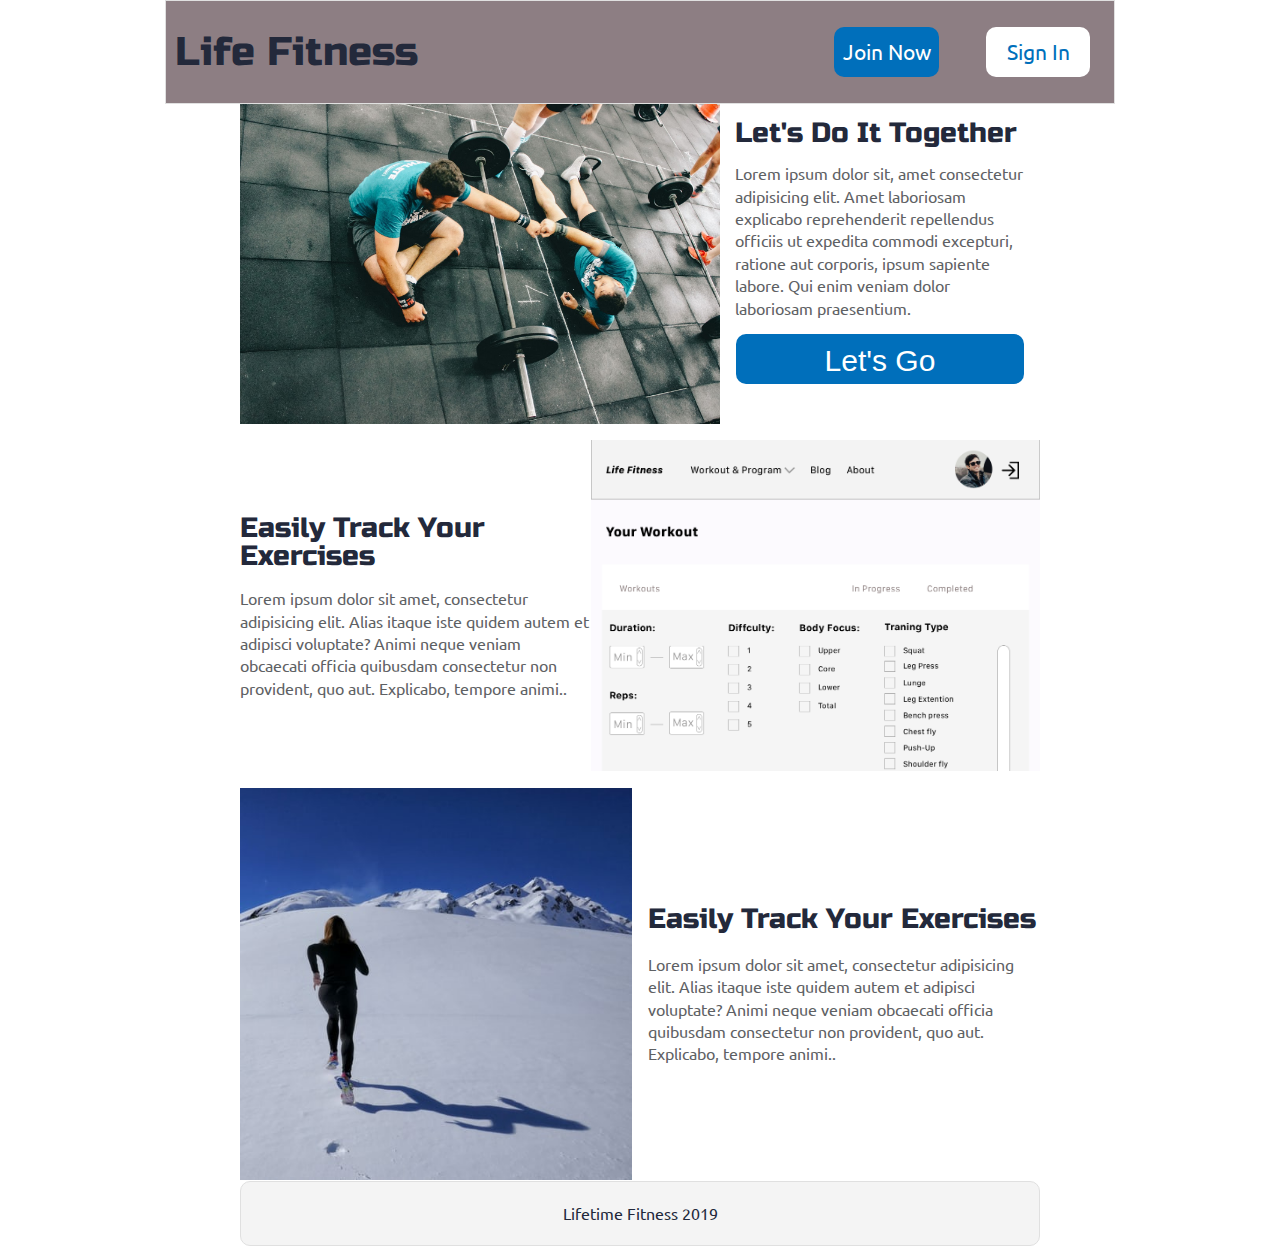
==== index.html @ e849f929 "First commit" ====
<!doctype html>

<html lang="en">
<head>
  <meta charset="utf-8">
  <meta name="viewport" content="width=device-width, initial-scale=1.0">
  <title>Lifetime Fitness</title>

  <link href="https://fonts.googleapis.com/css?family=Russo+One|Ubuntu" rel="stylesheet">
  <link href="css/index.css" rel="stylesheet">

  <!--[if lt IE 9]>
    <script src="https://cdnjs.cloudflare.com/ajax/libs/html5shiv/3.7.3/html5shiv.js"></script>
  <![endif]-->
</head>

<body>

 <section class="nav">
  <h1>Life Fitness</h1>
  <nav>
    <a class = "join-now">Join Now</a>
    <a class = "sign-in">Sign In</a>
  </nav>
</section>
  <div class="container home">

    <header class="intro">
      <img src="img/intro.jpg" alt="Guys fistbumping in gym"/>
      <div class = "intro-text">
        <h2>Let's Do It Together</h2>
        <p>Lorem ipsum dolor sit, amet consectetur adipisicing elit. Amet laboriosam explicabo reprehenderit repellendus officiis ut expedita commodi excepturi, ratione aut corporis, ipsum sapiente labore. Qui enim veniam dolor laboriosam praesentium.</p>
        <button>Let's Go</button>
     </div>
    </header>
   
    <section class="feature1">
     <div class = "f1-text">
        <h3>Easily Track Your Exercises</h3>
      
        <p>Lorem ipsum dolor sit amet, consectetur adipisicing elit. Alias itaque iste quidem autem et adipisci voluptate? Animi neque veniam obcaecati officia quibusdam consectetur non provident, quo aut. Explicabo, tempore animi..</p>
      </div>
      <div class="f1-img">
        <img src="img/f1-img.PNG" alt="App screenshot">
     </div>
  
    </section>
    <section class="feature2">
      <div class = "f2-text">
         <h3>Easily Track Your Exercises</h3>
       
         <p>Lorem ipsum dolor sit amet, consectetur adipisicing elit. Alias itaque iste quidem autem et adipisci voluptate? Animi neque veniam obcaecati officia quibusdam consectetur non provident, quo aut. Explicabo, tempore animi..</p>
       </div>
       <div class="f2-img">
         <img src="img/f2-img.jpg" alt="Woman running">
      </div>
   
     </section>


    <footer>
      <p>Lifetime Fitness 2019</p>
    </footer>

  </div>
</body>
</html>
---- css/index.css ----
/* http://meyerweb.com/eric/tools/css/reset/ 
   v2.0 | 20110126
   License: none (public domain)
*/
html,
body,
div,
span,
applet,
object,
iframe,
h1,
h2,
h3,
h4,
h5,
h6,
p,
blockquote,
pre,
a,
abbr,
acronym,
address,
big,
cite,
code,
del,
dfn,
em,
img,
ins,
kbd,
q,
s,
samp,
small,
strike,
strong,
sub,
sup,
tt,
var,
b,
u,
i,
center,
dl,
dt,
dd,
ol,
ul,
li,
fieldset,
form,
label,
legend,
table,
caption,
tbody,
tfoot,
thead,
tr,
th,
td,
article,
aside,
canvas,
details,
embed,
figure,
figcaption,
footer,
header,
hgroup,
menu,
nav,
output,
ruby,
section,
summary,
time,
mark,
audio,
video {
  margin: 0;
  padding: 0;
  border: 0;
  font-size: 100%;
  font: inherit;
  vertical-align: baseline;
}
/* HTML5 display-role reset for older browsers */
article,
aside,
details,
figcaption,
figure,
footer,
header,
hgroup,
menu,
nav,
section {
  display: block;
}
body {
  line-height: 1;
}
ol,
ul {
  list-style: none;
}
blockquote,
q {
  quotes: none;
}
blockquote:before,
blockquote:after,
q:before,
q:after {
  content: '';
  content: none;
}
table {
  border-collapse: collapse;
  border-spacing: 0;
}
* {
  box-sizing: border-box;
}
html {
  font-size: 62.5%;
}
html,
body {
  font-family: 'Ubuntu', sans-serif;
  color: #5E6164;
}
h1,
h2,
h3,
h4,
h5 {
  font-family: 'Russo One', sans-serif;
  color: #23293B;
}
h2 {
  font-size: 3.2rem;
}
h3 {
  font-size: 2.8rem;
}
p {
  font-size: 1.6rem;
  line-height: 1.4;
}
.container {
  max-width: 800px;
  width: 100%;
  margin: 0 auto;
}
@media (max-width: 500px) {
  .container {
    max-width: 400px;
    width: 100%;
    margin: 0 auto;
  }
}
.nav {
  max-width: 950px;
  width: 100%;
  margin: 0 auto;
  background: #8D7E83;
  display: flex;
  justify-content: center;
  align-items: center;
  border: 1px solid #e0e0e0;
  padding: 1.3% 0;
}
@media (max-width: 500px) {
  .nav {
    max-width: 450px;
    width: 100%;
    margin: 0 auto;
  }
}
.nav h1 {
  width: 50%;
  font-size: 4rem;
  margin: 0;
  padding: 0 1%;
}
.nav nav {
  width: 50%;
  font-size: 1.8rem;
  height: 100%;
  margin: 1% 0;
  display: flex;
  justify-content: flex-end;
}
@media (max-width: 500px) {
  .nav nav {
    margin-bottom: 3%;
  }
}
.nav nav .join-now {
  background: #006FBB;
  color: white;
}
.nav nav .sign-in {
  background: white;
  color: #006FBB;
}
.nav nav a {
  padding: 0 1%;
  padding-top: 3%;
  margin: 0 5%;
  width: 22%;
  height: 50px;
  border-radius: 10px;
  font-size: 2.1rem;
  text-align: center;
}
.nav nav a:hover {
  animation: blurIn 0.5s;
}
@keyframes blurIn {
  from {
    filter: opacity(0%);
  }
  to {
    filter: opacity(100%);
  }
}
footer {
  color: #22283B;
  background: #f4f4f4;
  padding: 20px 0;
  border: 1px double #e0e0e0;
  border-radius: 10px;
  display: flex;
  justify-content: center;
  align-items: center;
}
.home .intro {
  display: flex;
}
.home .intro h2 {
  padding: 15px;
  margin: 0;
  font-size: 2.8rem;
}
.home .intro p {
  padding: 0 15px 15px 15px;
}
.home .intro button {
  text-decoration: none;
  border: none;
  background: #006FBB;
  color: white;
  padding-bottom: 12%;
  padding-top: 3%;
  margin: 0 5%;
  width: 90%;
  height: 50px;
  border-radius: 10px;
  font-size: 3rem;
  text-align: center;
}
.home .intro img {
  max-width: 60%;
}
.home .intro img:hover {
  animation: moveY 1s;
}
@keyframes moveY {
  to {
    transform: translateY(10px);
  }
}
@media (max-width: 500px) {
  .home .intro img {
    max-width: 500px;
    width: 100%;
    margin: 0 auto;
    border-radius: 10px;
  }
}
.home .feature1 {
  width: 100%;
  margin-top: 2%;
  display: flex;
}
.home .feature1 .f1-text {
  width: 100%;
  display: flex;
  flex-direction: column;
  justify-content: center;
}
.home .feature1 .f1-text h3 {
  padding-bottom: 5%;
}
.home .feature1 .f1-img img {
  max-width: 100%;
}
.home .feature2 {
  width: 100%;
  margin-top: 2%;
  display: flex;
  flex-direction: row-reverse;
}
.home .feature2 .f2-text {
  width: 100%;
  margin-left: 2%;
  display: flex;
  flex-direction: column;
  justify-content: center;
}
.home .feature2 .f2-text h3 {
  padding-bottom: 5%;
}
.home .feature2 .f2-img {
  width: 100%;
}
.home .feature2 .f2-img img {
  max-width: 100%;
}
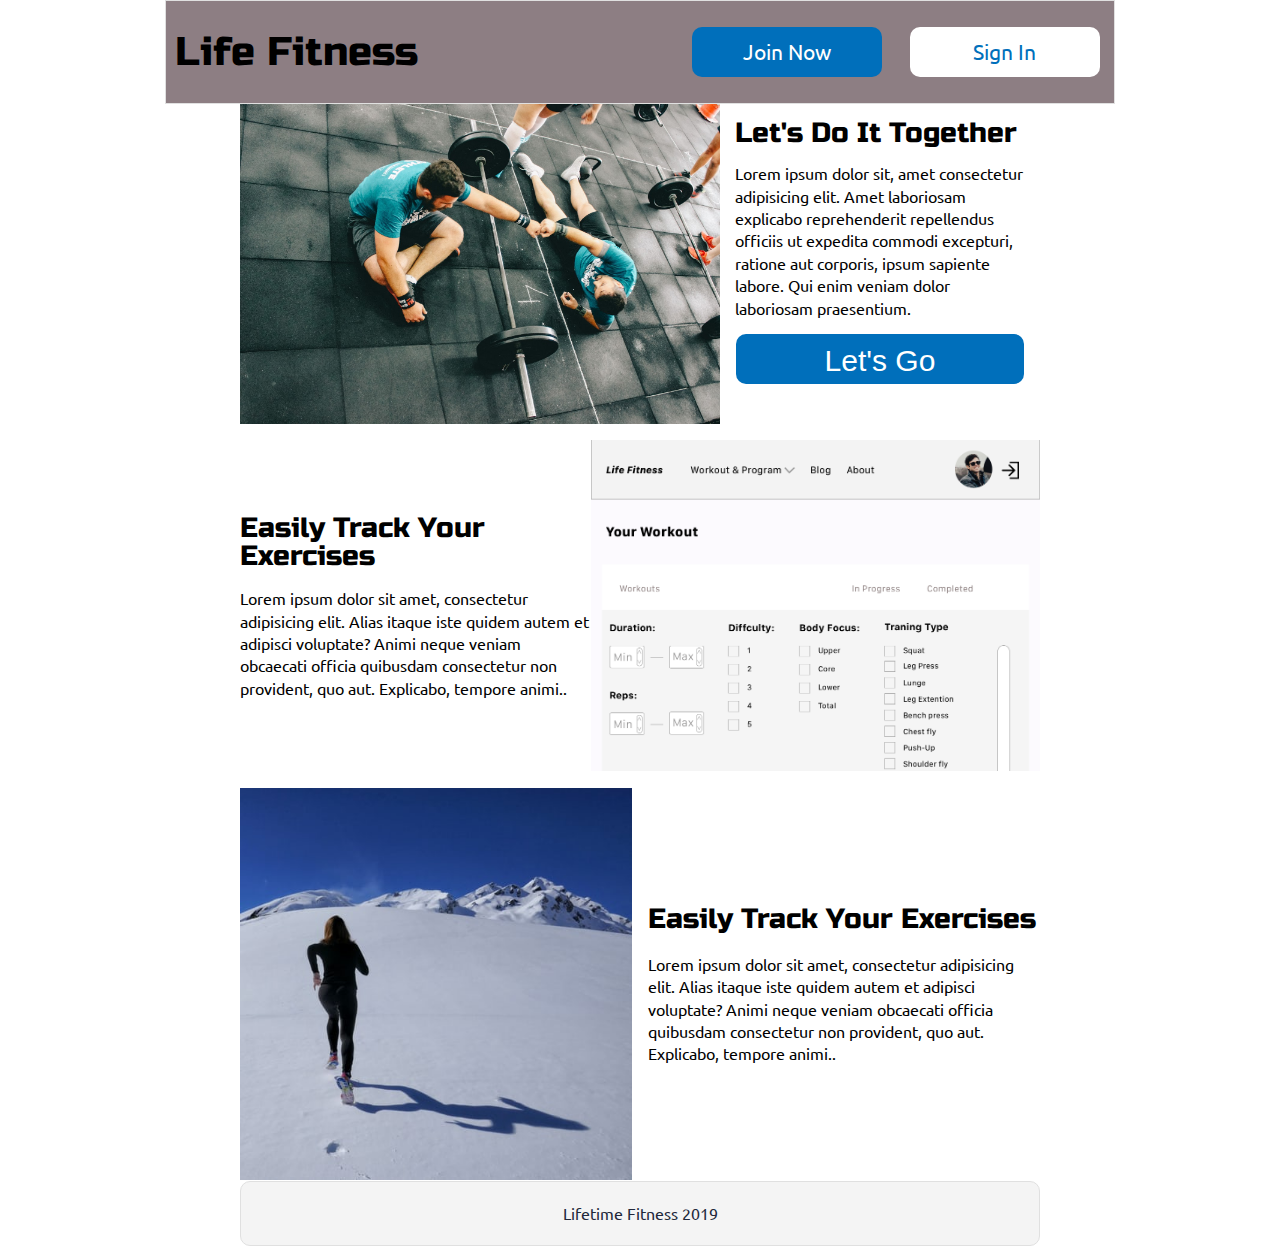
==== commit ed94713a: "Second Commit" ====
--- a/index.html
+++ b/index.html
@@ -17,6 +17,7 @@
 <body>
 
  <section class="nav">
+   
   <h1>Life Fitness</h1>
   <nav>
     <a class = "join-now">Join Now</a>
--- a/css/index.css
+++ b/css/index.css
@@ -135,7 +135,6 @@
 html,
 body {
   font-family: 'Ubuntu', sans-serif;
-  color: #5E6164;
 }
 h1,
 h2,
@@ -143,7 +142,6 @@
 h4,
 h5 {
   font-family: 'Russo One', sans-serif;
-  color: #23293B;
 }
 h2 {
   font-size: 3.2rem;
@@ -213,10 +211,9 @@
   color: #006FBB;
 }
 .nav nav a {
-  padding: 0 1%;
   padding-top: 3%;
-  margin: 0 5%;
-  width: 22%;
+  margin: 0 3%;
+  width: 40%;
   height: 50px;
   border-radius: 10px;
   font-size: 2.1rem;
@@ -245,6 +242,11 @@
 }
 .home .intro {
   display: flex;
+}
+@media (max-width: 500px) {
+  .home .intro {
+    flex-direction: column;
+  }
 }
 .home .intro h2 {
   padding: 15px;
@@ -271,6 +273,11 @@
 .home .intro img {
   max-width: 60%;
 }
+@media (max-width: 500px) {
+  .home .intro img {
+    max-width: 100%;
+  }
+}
 .home .intro img:hover {
   animation: moveY 1s;
 }
@@ -279,14 +286,6 @@
     transform: translateY(10px);
   }
 }
-@media (max-width: 500px) {
-  .home .intro img {
-    max-width: 500px;
-    width: 100%;
-    margin: 0 auto;
-    border-radius: 10px;
-  }
-}
 .home .feature1 {
   width: 100%;
   margin-top: 2%;
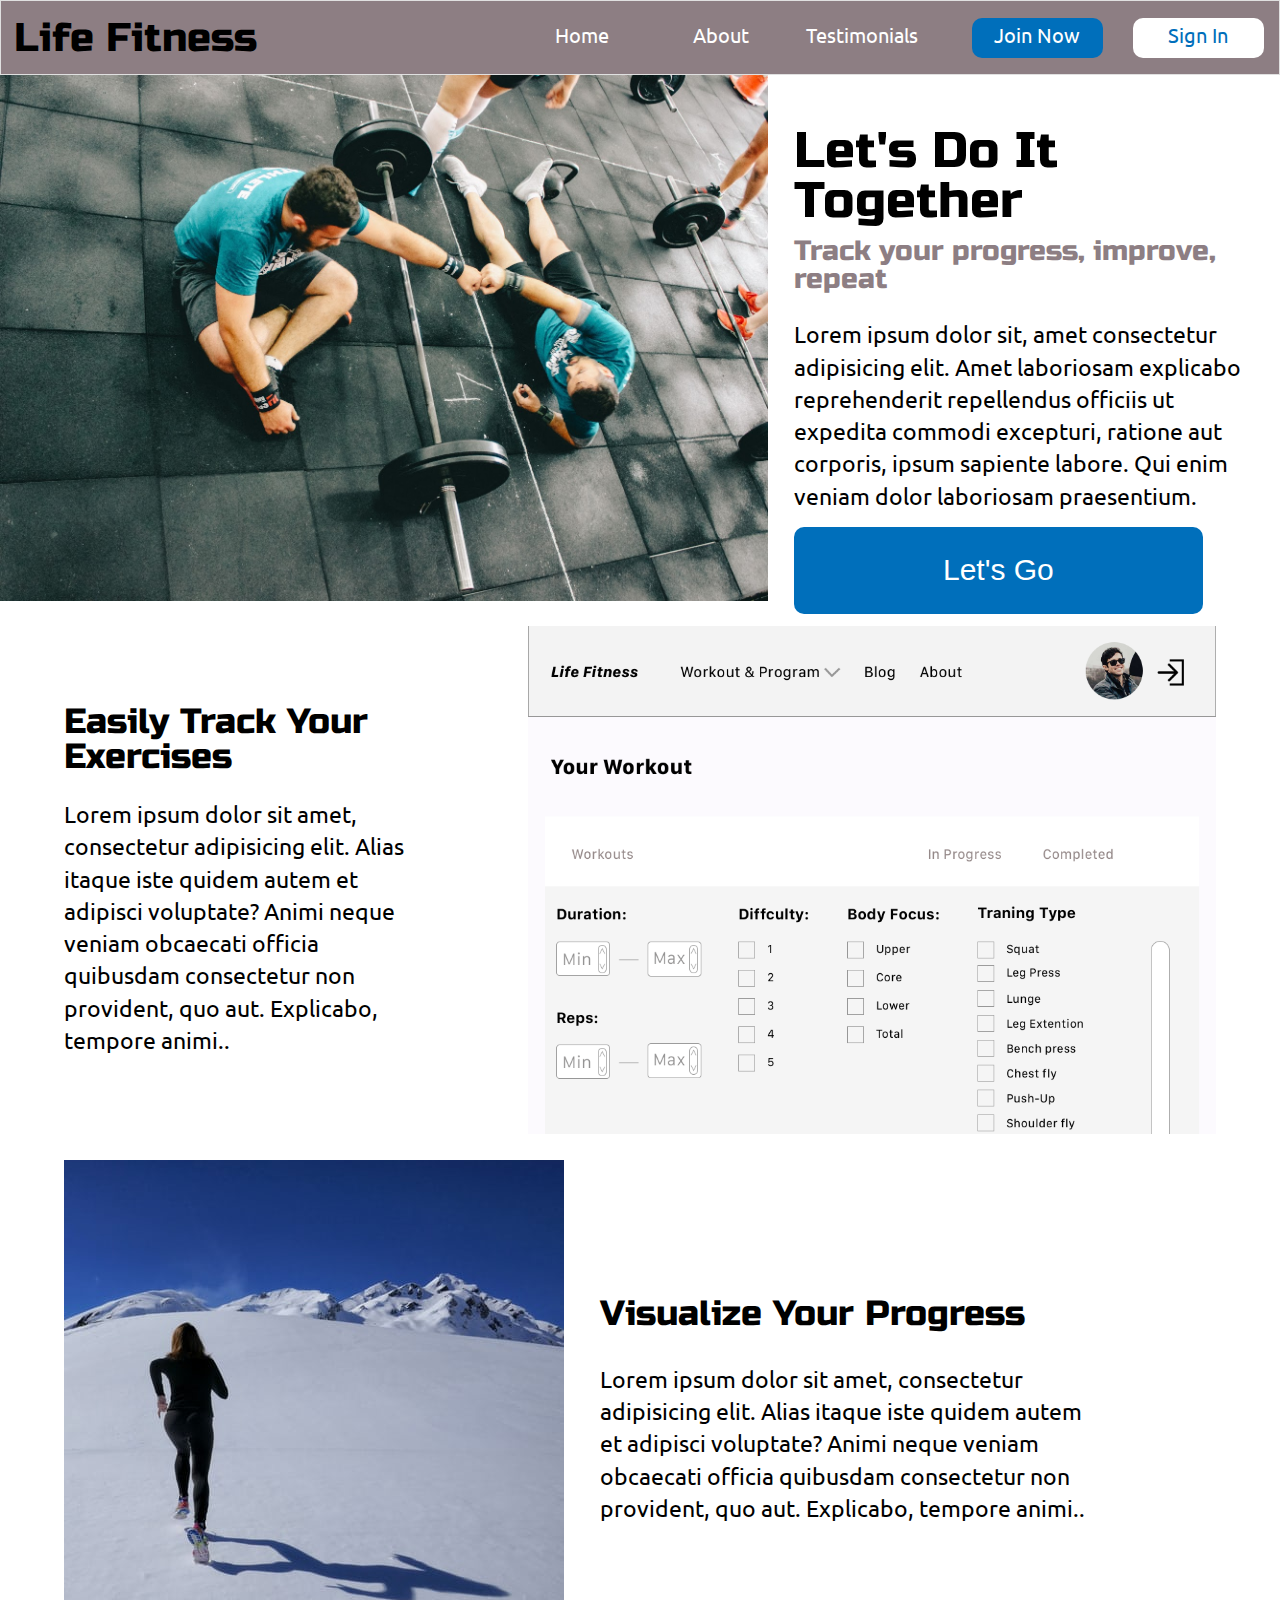
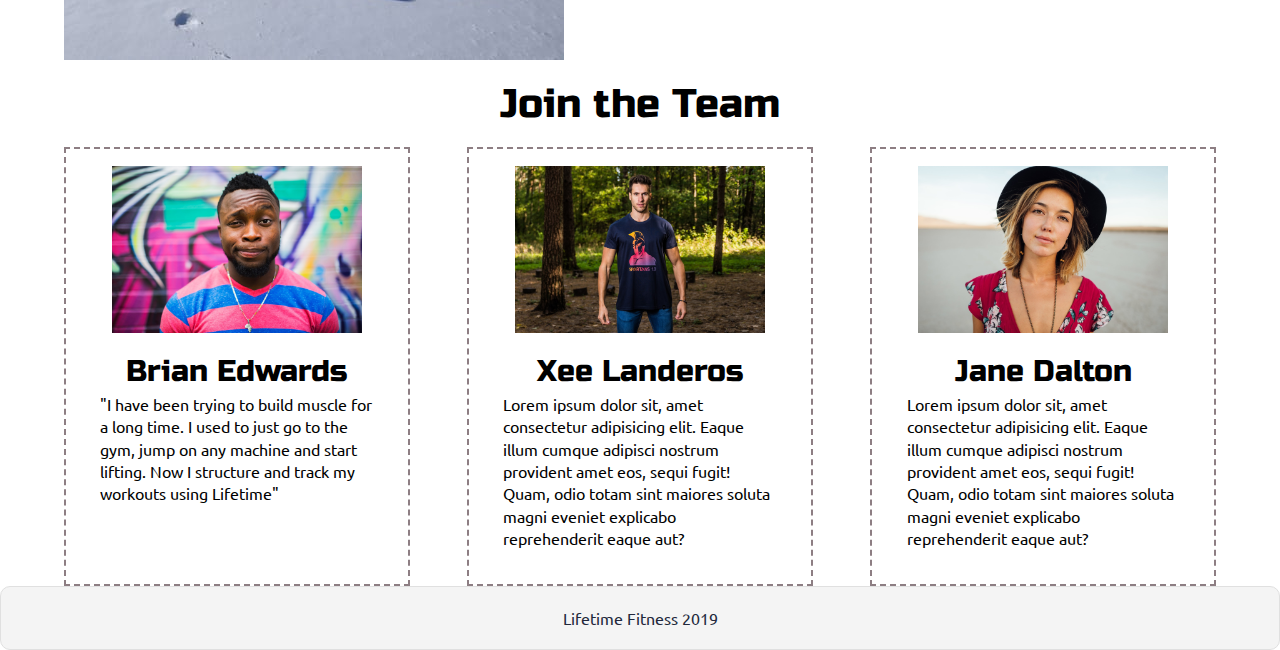
==== commit 03cfb134: "MVP almost finished" ====
--- a/index.html
+++ b/index.html
@@ -1,68 +1,114 @@
-<!doctype html>
+<!DOCTYPE html>
 
 <html lang="en">
-<head>
-  <meta charset="utf-8">
-  <meta name="viewport" content="width=device-width, initial-scale=1.0">
-  <title>Lifetime Fitness</title>
+  <head>
+    <meta charset="utf-8" />
+    <meta name="viewport" content="width=device-width, initial-scale=1.0" />
+    <title>Lifetime Fitness</title>
 
-  <link href="https://fonts.googleapis.com/css?family=Russo+One|Ubuntu" rel="stylesheet">
-  <link href="css/index.css" rel="stylesheet">
+    <link
+      href="https://fonts.googleapis.com/css?family=Russo+One|Ubuntu"
+      rel="stylesheet"
+    />
+    <link href="css/index.css" rel="stylesheet" />
 
-  <!--[if lt IE 9]>
-    <script src="https://cdnjs.cloudflare.com/ajax/libs/html5shiv/3.7.3/html5shiv.js"></script>
-  <![endif]-->
-</head>
+    <!--[if lt IE 9]>
+      <script src="https://cdnjs.cloudflare.com/ajax/libs/html5shiv/3.7.3/html5shiv.js"></script>
+    <![endif]-->
+  </head>
 
-<body>
+  <body>
+    <section class="nav">
+      <h1>Life Fitness</h1>
+      <nav>
+        <a href="index.html" class="nav-home">Home</a>
+        <a href="about.html" class="nav-about">About</a>
+        <a class="nav-test">Testimonials</a>
+        <a class="join-now">Join Now</a>
+        <a class="sign-in">Sign In</a>
+      </nav>
+    </section>
+    <div class="container home">
+      <header class="intro">
+        <img src="img/intro.jpg" alt="Guys fistbumping in gym" />
+        <div class="intro-text">
+          <h2>Let's Do It Together</h2>
+          <h3>Track your progress, improve, repeat</h3>
+          <p>
+            Lorem ipsum dolor sit, amet consectetur adipisicing elit. Amet
+            laboriosam explicabo reprehenderit repellendus officiis ut expedita
+            commodi excepturi, ratione aut corporis, ipsum sapiente labore. Qui
+            enim veniam dolor laboriosam praesentium.
+          </p>
+          <button>Let's Go</button>
+        </div>
+      </header>
 
- <section class="nav">
-   
-  <h1>Life Fitness</h1>
-  <nav>
-    <a class = "join-now">Join Now</a>
-    <a class = "sign-in">Sign In</a>
-  </nav>
-</section>
-  <div class="container home">
+      <section class="feature1">
+        <div class="f1-text">
+          <h3>Easily Track Your Exercises</h3>
 
-    <header class="intro">
-      <img src="img/intro.jpg" alt="Guys fistbumping in gym"/>
-      <div class = "intro-text">
-        <h2>Let's Do It Together</h2>
-        <p>Lorem ipsum dolor sit, amet consectetur adipisicing elit. Amet laboriosam explicabo reprehenderit repellendus officiis ut expedita commodi excepturi, ratione aut corporis, ipsum sapiente labore. Qui enim veniam dolor laboriosam praesentium.</p>
-        <button>Let's Go</button>
-     </div>
-    </header>
-   
-    <section class="feature1">
-     <div class = "f1-text">
-        <h3>Easily Track Your Exercises</h3>
-      
-        <p>Lorem ipsum dolor sit amet, consectetur adipisicing elit. Alias itaque iste quidem autem et adipisci voluptate? Animi neque veniam obcaecati officia quibusdam consectetur non provident, quo aut. Explicabo, tempore animi..</p>
-      </div>
-      <div class="f1-img">
-        <img src="img/f1-img.PNG" alt="App screenshot">
-     </div>
-  
-    </section>
-    <section class="feature2">
-      <div class = "f2-text">
-         <h3>Easily Track Your Exercises</h3>
+          <p>
+            Lorem ipsum dolor sit amet, consectetur adipisicing elit. Alias
+            itaque iste quidem autem et adipisci voluptate? Animi neque veniam
+            obcaecati officia quibusdam consectetur non provident, quo aut.
+            Explicabo, tempore animi..
+          </p>
+        </div>
+        <div class="f1-img">
+          <img src="img/f1-img.PNG" alt="App screenshot" />
+        </div>
+      </section>
+      <section class="feature2">
+        <div class="f2-text">
+          <h3>Visualize Your Progress</h3>
+
+          <p>
+            Lorem ipsum dolor sit amet, consectetur adipisicing elit. Alias
+            itaque iste quidem autem et adipisci voluptate? Animi neque veniam
+            obcaecati officia quibusdam consectetur non provident, quo aut.
+            Explicabo, tempore animi..
+          </p>
+        </div>
+        <div class="f2-img">
+          <img src="img/f2-img.jpg" alt="Woman running" />
+        </div>
+      </section>
        
-         <p>Lorem ipsum dolor sit amet, consectetur adipisicing elit. Alias itaque iste quidem autem et adipisci voluptate? Animi neque veniam obcaecati officia quibusdam consectetur non provident, quo aut. Explicabo, tempore animi..</p>
-       </div>
-       <div class="f2-img">
-         <img src="img/f2-img.jpg" alt="Woman running">
-      </div>
-   
-     </section>
+      <section class="join">
+        <h1>Join the Team</h1>
+        <div class="join1">
+          <img src="img/join1-img.jpg" alt="App screenshot" />
+          <h1>Brian Edwards</h1>
+          <p>
+            "I have been trying to build muscle for a long time. I used to just go to the gym, jump on any machine and start lifting. Now I structure and track my workouts using Lifetime"
+          </p>
+        </div>
+        <div class="join2">
+          <img src="img/join2-img.jpg" alt="App screenshot" />
+          <h1>Xee Landeros</h1>
+          <p>
+            Lorem ipsum dolor sit, amet consectetur adipisicing elit. Eaque
+            illum cumque adipisci nostrum provident amet eos, sequi fugit! Quam,
+            odio totam sint maiores soluta magni eveniet explicabo reprehenderit
+            eaque aut?
+          </p>
+        </div>
+        <div class="join3">
+          <img src="img/join3-img.jpg" alt="App screenshot" />
+          <h1>Jane Dalton</h1>
+          <p>
+            Lorem ipsum dolor sit, amet consectetur adipisicing elit. Eaque
+            illum cumque adipisci nostrum provident amet eos, sequi fugit! Quam,
+            odio totam sint maiores soluta magni eveniet explicabo reprehenderit
+            eaque aut?
+          </p>
+        </div>
+      </section>
 
-
-    <footer>
-      <p>Lifetime Fitness 2019</p>
-    </footer>
-
-  </div>
-</body>
-</html>+      <footer>
+        <p>Lifetime Fitness 2019</p>
+      </footer>
+    </div>
+  </body>
+</html>
--- a/css/index.css
+++ b/css/index.css
@@ -154,7 +154,7 @@
   line-height: 1.4;
 }
 .container {
-  max-width: 800px;
+  max-width: 100%;
   width: 100%;
   margin: 0 auto;
 }
@@ -166,69 +166,106 @@
   }
 }
 .nav {
-  max-width: 950px;
+  max-width: 100%;
   width: 100%;
   margin: 0 auto;
   background: #8D7E83;
   display: flex;
-  justify-content: center;
+  justify-content: space-between;
   align-items: center;
   border: 1px solid #e0e0e0;
   padding: 1.3% 0;
 }
 @media (max-width: 500px) {
   .nav {
-    max-width: 450px;
     width: 100%;
     margin: 0 auto;
+    flex-direction: column;
+    align-content: center;
+    padding-top: 3%;
   }
 }
 .nav h1 {
-  width: 50%;
+  width: 35%;
   font-size: 4rem;
   margin: 0;
   padding: 0 1%;
 }
+@media (max-width: 500px) {
+  .nav h1 {
+    width: 55%;
+  }
+}
 .nav nav {
-  width: 50%;
+  width: 60%;
   font-size: 1.8rem;
   height: 100%;
-  margin: 1% 0;
   display: flex;
   justify-content: flex-end;
 }
 @media (max-width: 500px) {
   .nav nav {
     margin-bottom: 3%;
+    padding: 0;
+    margin: 0;
+    width: 100%;
   }
 }
 .nav nav .join-now {
   background: #006FBB;
   color: white;
+  width: 30%;
+  margin-left: 5%;
+}
+.nav nav .join-now:hover {
+  background: white;
+  color: #006FBB;
+}
+@media (max-width: 500px) {
+  .nav nav .join-now {
+    width: 20%;
+    height: 25px;
+    margin-left: 12%;
+  }
 }
 .nav nav .sign-in {
   background: white;
   color: #006FBB;
+  width: 30%;
+}
+.nav nav .sign-in:hover {
+  background: #006FBB;
+  color: white;
+}
+@media (max-width: 500px) {
+  .nav nav .sign-in {
+    width: 20%;
+    height: 25px;
+  }
 }
 .nav nav a {
-  padding-top: 3%;
-  margin: 0 3%;
-  width: 40%;
-  height: 50px;
+  margin: 0 2%;
+  width: 25%;
+  height: 40px;
   border-radius: 10px;
-  font-size: 2.1rem;
+  font-size: 2rem;
   text-align: center;
+  padding-top: 1%;
+  text-decoration: none;
+}
+@media (max-width: 500px) {
+  .nav nav a {
+    width: 10%;
+    font-size: 1.2rem;
+  }
 }
 .nav nav a:hover {
-  animation: blurIn 0.5s;
-}
-@keyframes blurIn {
-  from {
-    filter: opacity(0%);
-  }
-  to {
-    filter: opacity(100%);
-  }
+  color: #006FBB;
+}
+.nav nav .nav-test,
+.nav nav .nav-home,
+.nav nav .nav-about {
+  color: white;
 }
 footer {
   color: #22283B;
@@ -248,13 +285,31 @@
     flex-direction: column;
   }
 }
+.home .intro .intro-text {
+  max-height: 500px;
+  display: flex;
+  flex-direction: column;
+  justify-content: space-around;
+  margin-top: 2%;
+}
 .home .intro h2 {
-  padding: 15px;
+  padding: 5%;
+  padding-bottom: 1%;
   margin: 0;
-  font-size: 2.8rem;
+  font-size: 5rem;
+}
+.home .intro h3 {
+  padding: 5%;
+  padding-top: 1%;
+  color: #8D7E83;
 }
 .home .intro p {
-  padding: 0 15px 15px 15px;
+  padding: 5%;
+  padding-top: 0;
+  padding-bottom: 0;
+  margin-bottom: 3%;
+  font-size: calc(14px + (26 - 14) * ((100vw - 300px) / (1600 - 300)));
+  max-height: 400px;
 }
 .home .intro button {
   text-decoration: none;
@@ -262,14 +317,20 @@
   background: #006FBB;
   color: white;
   padding-bottom: 12%;
-  padding-top: 3%;
+  padding-top: 5%;
   margin: 0 5%;
-  width: 90%;
-  height: 50px;
+  height: 10px;
+  margin-bottom: 5%;
+  width: 80%;
   border-radius: 10px;
   font-size: 3rem;
   text-align: center;
 }
+.home .intro button:hover {
+  background: white;
+  color: #006FBB;
+  border: 1px solid #006FBB;
+}
 .home .intro img {
   max-width: 60%;
 }
@@ -278,50 +339,173 @@
     max-width: 100%;
   }
 }
-.home .intro img:hover {
-  animation: moveY 1s;
-}
-@keyframes moveY {
-  to {
-    transform: translateY(10px);
-  }
-}
 .home .feature1 {
-  width: 100%;
+  width: 90%;
+  margin: 0 auto;
   margin-top: 2%;
   display: flex;
+  justify-content: flex-start;
+}
+@media (max-width: 500px) {
+  .home .feature1 {
+    flex-direction: column;
+  }
 }
 .home .feature1 .f1-text {
-  width: 100%;
+  width: 60%;
   display: flex;
   flex-direction: column;
   justify-content: center;
 }
+@media (max-width: 500px) {
+  .home .feature1 .f1-text {
+    width: 90%;
+  }
+}
+.home .feature1 .f1-text p {
+  width: 80%;
+  font-size: calc(14px + (26 - 14) * ((100vw - 300px) / (1600 - 300)));
+}
+@media (max-width: 500px) {
+  .home .feature1 .f1-text p {
+    width: 100%;
+  }
+}
 .home .feature1 .f1-text h3 {
   padding-bottom: 5%;
+  font-size: 3.5rem;
 }
 .home .feature1 .f1-img img {
   max-width: 100%;
 }
 .home .feature2 {
-  width: 100%;
+  width: 90%;
+  margin: 0 auto;
   margin-top: 2%;
   display: flex;
   flex-direction: row-reverse;
 }
+@media (max-width: 500px) {
+  .home .feature2 {
+    flex-direction: column;
+  }
+}
 .home .feature2 .f2-text {
-  width: 100%;
+  width: 60%;
   margin-left: 2%;
   display: flex;
   flex-direction: column;
   justify-content: center;
 }
+@media (max-width: 500px) {
+  .home .feature2 .f2-text {
+    width: 90%;
+  }
+}
 .home .feature2 .f2-text h3 {
   padding-bottom: 5%;
+  font-size: 3.5rem;
+}
+.home .feature2 .f2-text p {
+  width: 80%;
+  font-size: calc(14px + (26 - 14) * ((100vw - 300px) / (1600 - 300)));
+}
+@media (max-width: 500px) {
+  .home .feature2 .f2-text p {
+    width: 100%;
+  }
 }
 .home .feature2 .f2-img {
-  width: 100%;
+  width: 50%;
+}
+@media (max-width: 500px) {
+  .home .feature2 .f2-img {
+    width: 100%;
+  }
 }
 .home .feature2 .f2-img img {
   max-width: 100%;
 }
+.home .join {
+  width: 90%;
+  margin: 0 auto;
+  display: flex;
+  justify-content: space-between;
+  flex-wrap: wrap;
+}
+.home .join h1 {
+  width: 100%;
+  text-align: center;
+  font-size: 4rem;
+  margin: 2%;
+}
+.home .join div {
+  display: flex;
+  flex-direction: column;
+  align-items: center;
+  width: 30%;
+  border: 2px dashed #8D7E83;
+}
+.home .join div h1 {
+  font-size: 3rem;
+}
+.home .join div p {
+  padding: 10%;
+  padding-top: 0;
+}
+.home .join div img {
+  width: 250px;
+  height: 200px;
+  object-fit: scale-down;
+  border-radius: 10px;
+}
+@media (max-width: 500px) {
+  .home .join div img {
+    width: 200px;
+    height: 200px;
+  }
+}
+.about {
+  display: flex;
+  flex-wrap: wrap;
+  justify-content: space-evenly;
+}
+@media (max-width: 500px) {
+  .about {
+    flex-direction: column;
+  }
+}
+.about div {
+  width: 22%;
+  margin: 3% 0;
+  margin-bottom: 0;
+  border: 2px dashed #8D7E83;
+  padding: 2%;
+}
+@media (max-width: 500px) {
+  .about div {
+    display: flex;
+    flex-direction: column;
+    align-items: center;
+    width: 90%;
+    margin: 0 auto;
+    border: 1px dashed #8D7E83;
+  }
+}
+.about div img {
+  width: 300px;
+  height: 300px;
+  object-fit: scale-down;
+  border-radius: 5%;
+}
+@media (max-width: 500px) {
+  .about div img {
+    width: 200px;
+    height: 200px;
+  }
+}
+.about div h1 {
+  margin: 4% 0;
+  font-size: 3rem;
+  color: #006FBB;
+}
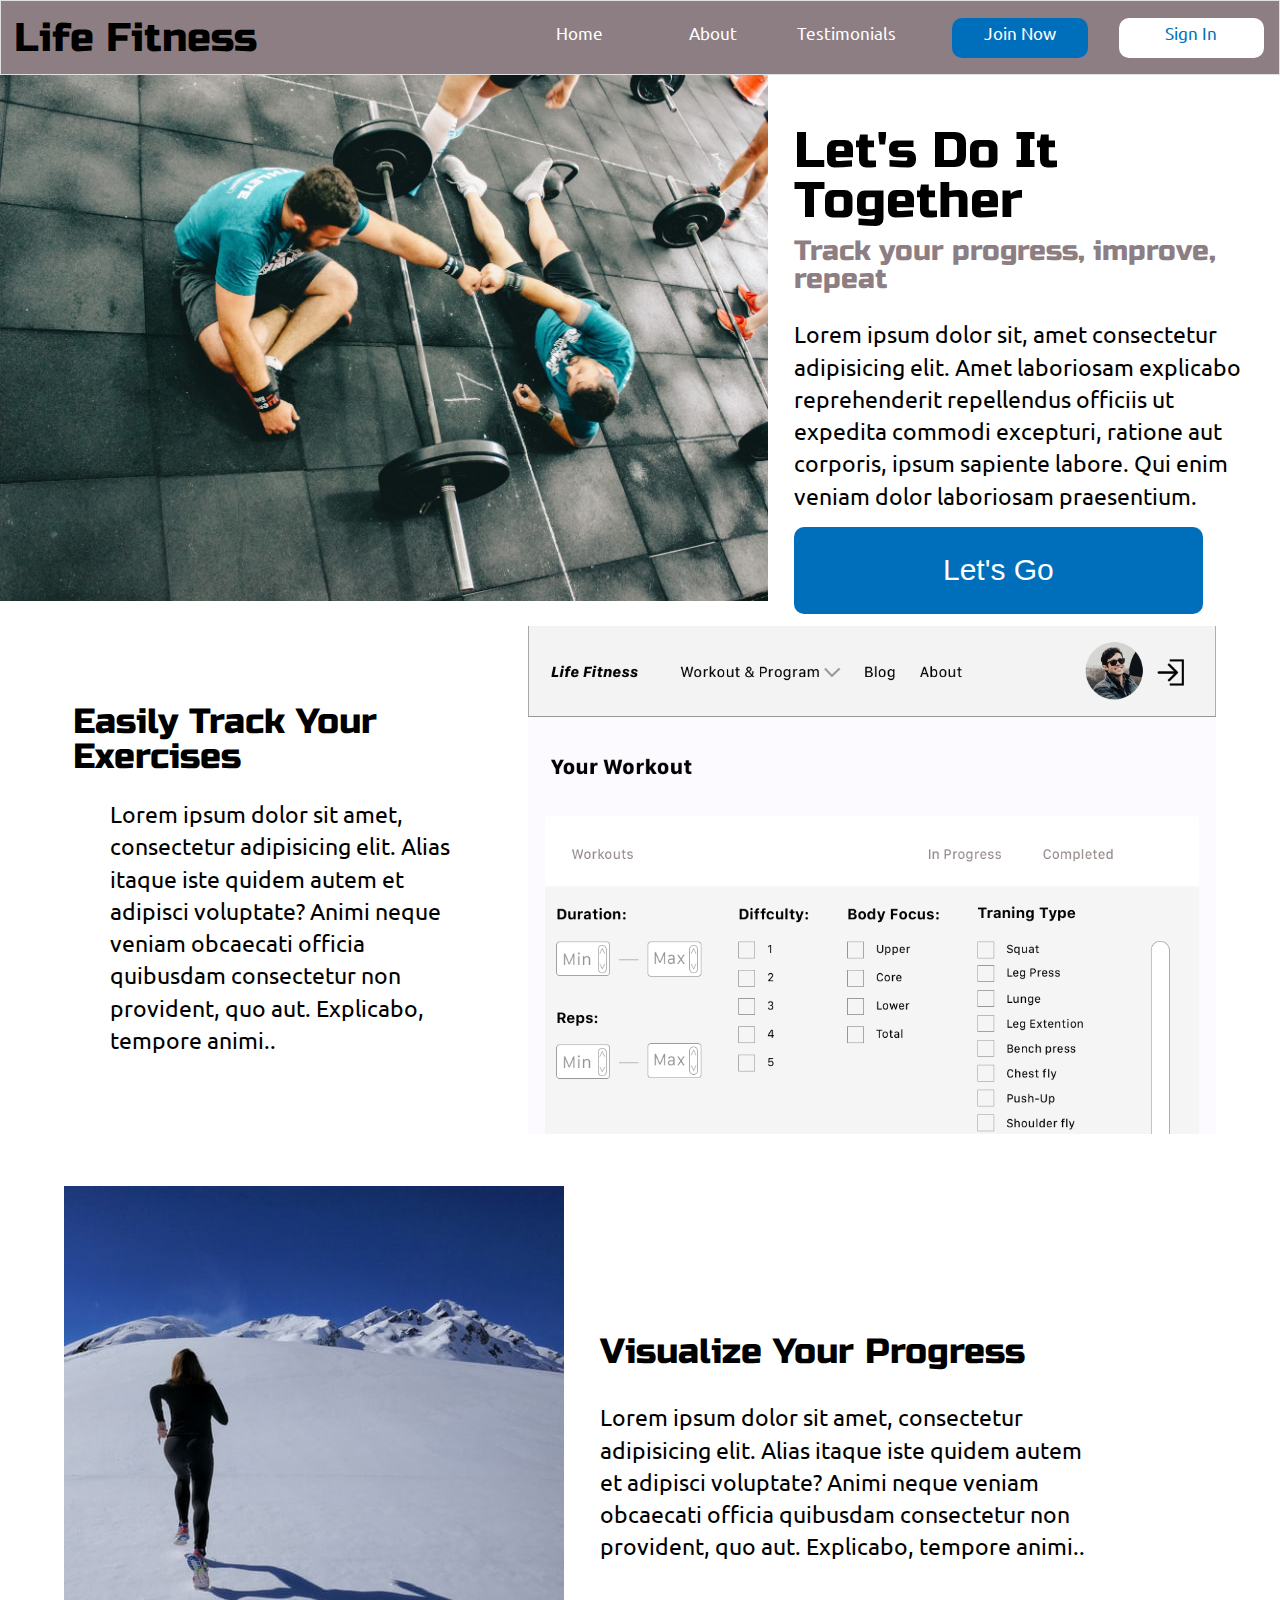
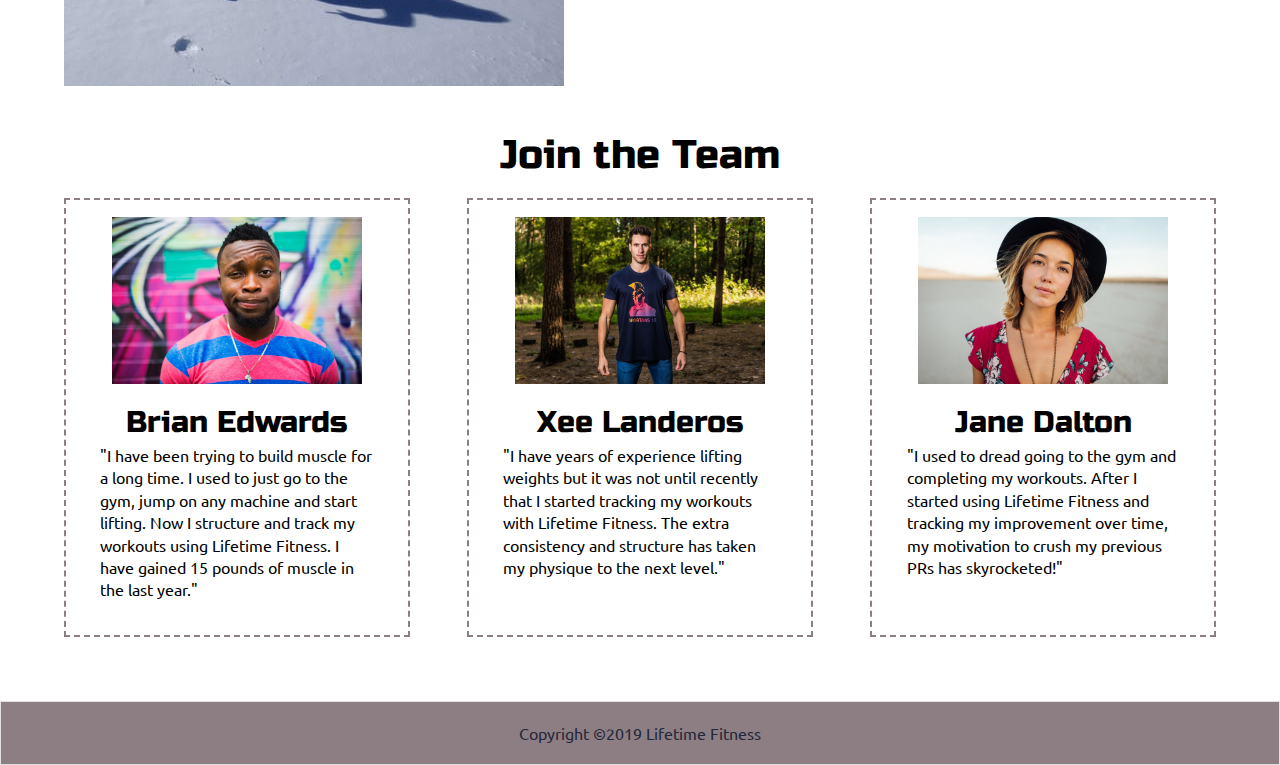
==== commit 9951838d: "MVP finished" ====
--- a/index.html
+++ b/index.html
@@ -40,7 +40,9 @@
             commodi excepturi, ratione aut corporis, ipsum sapiente labore. Qui
             enim veniam dolor laboriosam praesentium.
           </p>
-          <button>Let's Go</button>
+          <div class = "lg-button">
+            <button>Let's Go</button>
+          </div>
         </div>
       </header>
 
@@ -81,33 +83,27 @@
           <img src="img/join1-img.jpg" alt="App screenshot" />
           <h1>Brian Edwards</h1>
           <p>
-            "I have been trying to build muscle for a long time. I used to just go to the gym, jump on any machine and start lifting. Now I structure and track my workouts using Lifetime"
+            "I have been trying to build muscle for a long time. I used to just go to the gym, jump on any machine and start lifting. Now I structure and track my workouts using Lifetime Fitness. I have gained 15 pounds of muscle in the last year."
           </p>
         </div>
         <div class="join2">
           <img src="img/join2-img.jpg" alt="App screenshot" />
           <h1>Xee Landeros</h1>
           <p>
-            Lorem ipsum dolor sit, amet consectetur adipisicing elit. Eaque
-            illum cumque adipisci nostrum provident amet eos, sequi fugit! Quam,
-            odio totam sint maiores soluta magni eveniet explicabo reprehenderit
-            eaque aut?
+            "I have years of experience lifting weights but it was not until recently that I started tracking my workouts with Lifetime Fitness. The extra consistency and structure has taken my physique to the next level."
           </p>
         </div>
         <div class="join3">
           <img src="img/join3-img.jpg" alt="App screenshot" />
           <h1>Jane Dalton</h1>
           <p>
-            Lorem ipsum dolor sit, amet consectetur adipisicing elit. Eaque
-            illum cumque adipisci nostrum provident amet eos, sequi fugit! Quam,
-            odio totam sint maiores soluta magni eveniet explicabo reprehenderit
-            eaque aut?
+            "I used to dread going to the gym and completing my workouts. After I started using Lifetime Fitness and tracking my improvement over time, my motivation to crush my previous PRs has skyrocketed!"
           </p>
         </div>
       </section>
 
       <footer>
-        <p>Lifetime Fitness 2019</p>
+        <p>Copyright ©2019 Lifetime Fitness</p>
       </footer>
     </div>
   </body>
--- a/css/index.css
+++ b/css/index.css
@@ -176,7 +176,7 @@
   border: 1px solid #e0e0e0;
   padding: 1.3% 0;
 }
-@media (max-width: 500px) {
+@media (max-width: 800px) {
   .nav {
     width: 100%;
     margin: 0 auto;
@@ -191,19 +191,19 @@
   margin: 0;
   padding: 0 1%;
 }
-@media (max-width: 500px) {
+@media (max-width: 800px) {
   .nav h1 {
     width: 55%;
+    text-align: center;
   }
 }
 .nav nav {
   width: 60%;
-  font-size: 1.8rem;
   height: 100%;
   display: flex;
   justify-content: flex-end;
 }
-@media (max-width: 500px) {
+@media (max-width: 800px) {
   .nav nav {
     margin-bottom: 3%;
     padding: 0;
@@ -214,14 +214,14 @@
 .nav nav .join-now {
   background: #006FBB;
   color: white;
-  width: 30%;
+  width: 33%;
   margin-left: 5%;
 }
 .nav nav .join-now:hover {
   background: white;
   color: #006FBB;
 }
-@media (max-width: 500px) {
+@media (max-width: 800px) {
   .nav nav .join-now {
     width: 20%;
     height: 25px;
@@ -231,13 +231,13 @@
 .nav nav .sign-in {
   background: white;
   color: #006FBB;
-  width: 30%;
+  width: 35%;
 }
 .nav nav .sign-in:hover {
   background: #006FBB;
   color: white;
 }
-@media (max-width: 500px) {
+@media (max-width: 800px) {
   .nav nav .sign-in {
     width: 20%;
     height: 25px;
@@ -248,12 +248,12 @@
   width: 25%;
   height: 40px;
   border-radius: 10px;
-  font-size: 2rem;
+  font-size: 1.65rem;
   text-align: center;
   padding-top: 1%;
   text-decoration: none;
 }
-@media (max-width: 500px) {
+@media (max-width: 800px) {
   .nav nav a {
     width: 10%;
     font-size: 1.2rem;
@@ -268,11 +268,11 @@
   color: white;
 }
 footer {
+  margin-top: 5%;
   color: #22283B;
-  background: #f4f4f4;
+  background: #8D7E83;
   padding: 20px 0;
   border: 1px double #e0e0e0;
-  border-radius: 10px;
   display: flex;
   justify-content: center;
   align-items: center;
@@ -280,7 +280,7 @@
 .home .intro {
   display: flex;
 }
-@media (max-width: 500px) {
+@media (max-width: 800px) {
   .home .intro {
     flex-direction: column;
   }
@@ -311,7 +311,7 @@
   font-size: calc(14px + (26 - 14) * ((100vw - 300px) / (1600 - 300)));
   max-height: 400px;
 }
-.home .intro button {
+.home .intro .lg-button button {
   text-decoration: none;
   border: none;
   background: #006FBB;
@@ -326,7 +326,12 @@
   font-size: 3rem;
   text-align: center;
 }
-.home .intro button:hover {
+@media (max-width: 800px) {
+  .home .intro .lg-button button {
+    width: 40%;
+  }
+}
+.home .intro .lg-button button:hover {
   background: white;
   color: #006FBB;
   border: 1px solid #006FBB;
@@ -334,9 +339,14 @@
 .home .intro img {
   max-width: 60%;
 }
-@media (max-width: 500px) {
+@media (max-width: 800px) {
   .home .intro img {
     max-width: 100%;
+  }
+}
+@media (max-width: 500px) {
+  .home .intro img {
+    display: none;
   }
 }
 .home .feature1 {
@@ -356,6 +366,7 @@
   display: flex;
   flex-direction: column;
   justify-content: center;
+  align-items: center;
 }
 @media (max-width: 500px) {
   .home .feature1 .f1-text {
@@ -369,11 +380,18 @@
 @media (max-width: 500px) {
   .home .feature1 .f1-text p {
     width: 100%;
+    padding: 3%;
   }
 }
 .home .feature1 .f1-text h3 {
   padding-bottom: 5%;
+  padding-left: 2%;
   font-size: 3.5rem;
+}
+@media (max-width: 500px) {
+  .home .feature1 .f1-text h3 {
+    padding: 2% 0 0 2%;
+  }
 }
 .home .feature1 .f1-img img {
   max-width: 100%;
@@ -382,6 +400,7 @@
   width: 90%;
   margin: 0 auto;
   margin-top: 2%;
+  padding-top: 2%;
   display: flex;
   flex-direction: row-reverse;
 }
@@ -413,6 +432,8 @@
 @media (max-width: 500px) {
   .home .feature2 .f2-text p {
     width: 100%;
+    padding: 3%;
+    padding-top: 0;
   }
 }
 .home .feature2 .f2-img {
@@ -425,6 +446,7 @@
 }
 .home .feature2 .f2-img img {
   max-width: 100%;
+  padding-bottom: 5%;
 }
 .home .join {
   width: 90%;
@@ -432,6 +454,11 @@
   display: flex;
   justify-content: space-between;
   flex-wrap: wrap;
+}
+@media (max-width: 500px) {
+  .home .join {
+    flex-direction: column;
+  }
 }
 .home .join h1 {
   width: 100%;
@@ -446,6 +473,20 @@
   width: 30%;
   border: 2px dashed #8D7E83;
 }
+.home .join div:hover {
+  background: #8D7E83;
+  border: 2px dashed #006FBB;
+}
+@media (max-width: 500px) {
+  .home .join div {
+    display: flex;
+    flex-direction: column;
+    align-items: center;
+    width: 90%;
+    margin: 0 auto;
+    border: 1px dashed #8D7E83;
+  }
+}
 .home .join div h1 {
   font-size: 3rem;
 }
@@ -458,6 +499,12 @@
   height: 200px;
   object-fit: scale-down;
   border-radius: 10px;
+}
+@media (max-width: 980px) {
+  .home .join div img {
+    width: 200px;
+    height: 200px;
+  }
 }
 @media (max-width: 500px) {
   .home .join div img {
@@ -482,6 +529,10 @@
   border: 2px dashed #8D7E83;
   padding: 2%;
 }
+.about div:hover {
+  background: #8D7E83;
+  border: 2px dashed #006FBB;
+}
 @media (max-width: 500px) {
   .about div {
     display: flex;
@@ -496,7 +547,7 @@
   width: 300px;
   height: 300px;
   object-fit: scale-down;
-  border-radius: 5%;
+  border-radius: 50%;
 }
 @media (max-width: 500px) {
   .about div img {
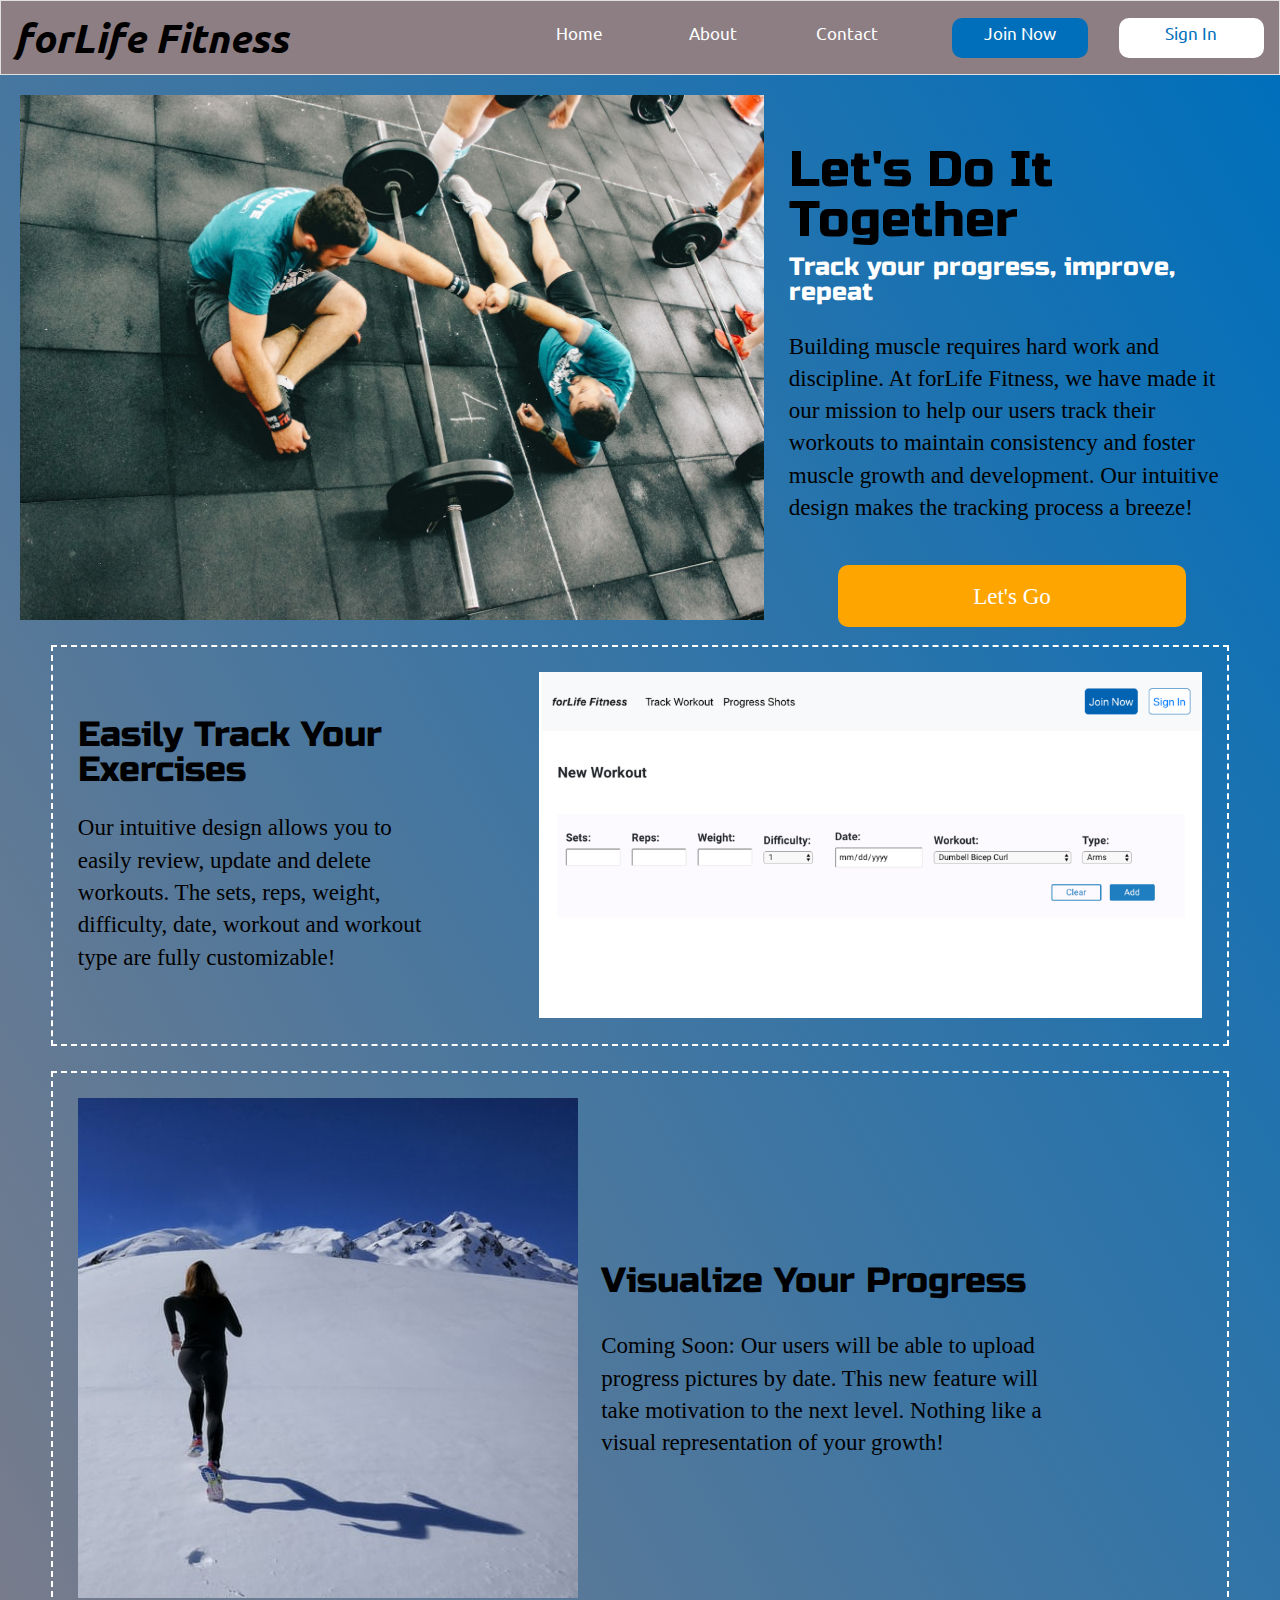
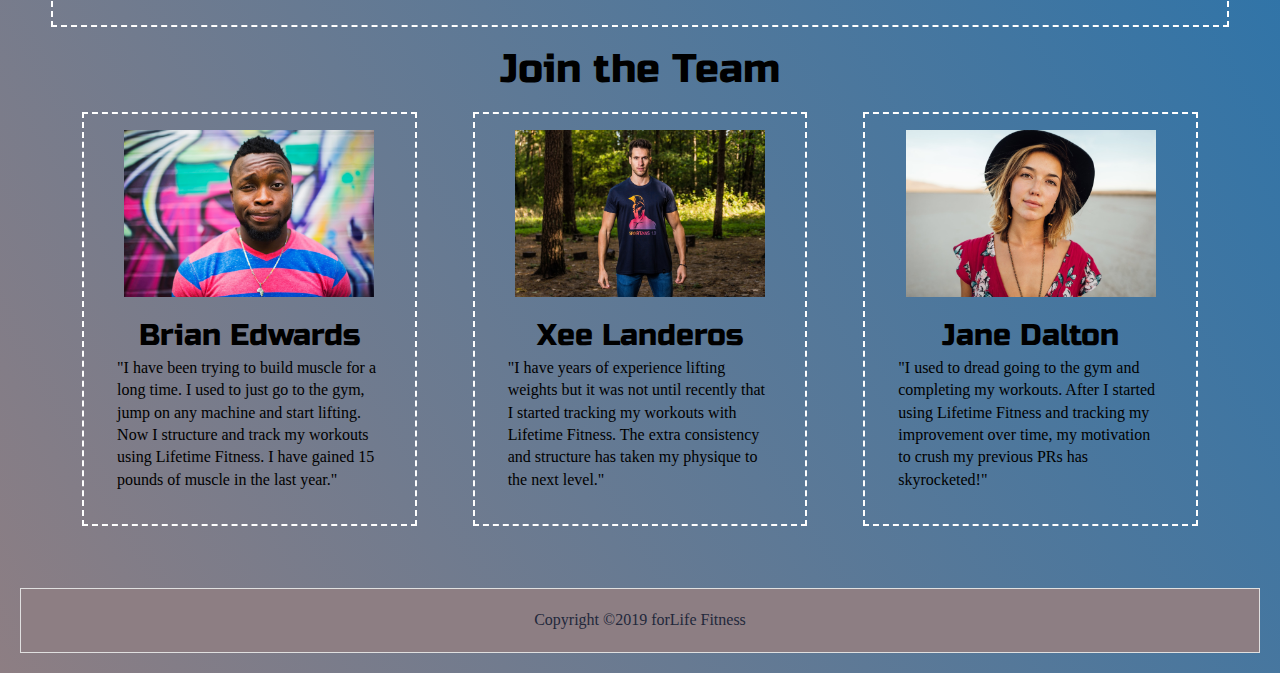
==== commit 281033e7: "MVP Finished #1" ====
--- a/index.html
+++ b/index.html
@@ -4,7 +4,7 @@
   <head>
     <meta charset="utf-8" />
     <meta name="viewport" content="width=device-width, initial-scale=1.0" />
-    <title>Lifetime Fitness</title>
+    <title>forLife Fitness</title>
 
     <link
       href="https://fonts.googleapis.com/css?family=Russo+One|Ubuntu"
@@ -19,11 +19,11 @@
 
   <body>
     <section class="nav">
-      <h1>Life Fitness</h1>
+      <h1>forLife Fitness</h1>
       <nav>
         <a href="index.html" class="nav-home">Home</a>
         <a href="about.html" class="nav-about">About</a>
-        <a class="nav-test">Testimonials</a>
+        <a href="contact.html" class="nav-test">Contact</a>
         <a class="join-now">Join Now</a>
         <a class="sign-in">Sign In</a>
       </nav>
@@ -35,13 +35,14 @@
           <h2>Let's Do It Together</h2>
           <h3>Track your progress, improve, repeat</h3>
           <p>
-            Lorem ipsum dolor sit, amet consectetur adipisicing elit. Amet
-            laboriosam explicabo reprehenderit repellendus officiis ut expedita
-            commodi excepturi, ratione aut corporis, ipsum sapiente labore. Qui
-            enim veniam dolor laboriosam praesentium.
+            Building muscle requires hard work and discipline. At forLife
+            Fitness, we have made it our mission to help our users track their
+            workouts to maintain consistency and foster muscle growth and
+            development. Our intuitive design makes the tracking process a
+            breeze!
           </p>
-          <div class = "lg-button">
-            <button>Let's Go</button>
+          <div class="lg-button">
+            <p>Let's Go</p>
           </div>
         </div>
       </header>
@@ -51,10 +52,9 @@
           <h3>Easily Track Your Exercises</h3>
 
           <p>
-            Lorem ipsum dolor sit amet, consectetur adipisicing elit. Alias
-            itaque iste quidem autem et adipisci voluptate? Animi neque veniam
-            obcaecati officia quibusdam consectetur non provident, quo aut.
-            Explicabo, tempore animi..
+            Our intuitive design allows you to easily review, update and delete
+            workouts. The sets, reps, weight, difficulty, date, workout and
+            workout type are fully customizable!
           </p>
         </div>
         <div class="f1-img">
@@ -66,44 +66,51 @@
           <h3>Visualize Your Progress</h3>
 
           <p>
-            Lorem ipsum dolor sit amet, consectetur adipisicing elit. Alias
-            itaque iste quidem autem et adipisci voluptate? Animi neque veniam
-            obcaecati officia quibusdam consectetur non provident, quo aut.
-            Explicabo, tempore animi..
+            Coming Soon: Our users will be able to upload progress pictures by
+            date. This new feature will take motivation to the next level.
+            Nothing like a visual representation of your growth!
           </p>
         </div>
         <div class="f2-img">
           <img src="img/f2-img.jpg" alt="Woman running" />
         </div>
       </section>
-       
+
       <section class="join">
         <h1>Join the Team</h1>
         <div class="join1">
           <img src="img/join1-img.jpg" alt="App screenshot" />
           <h1>Brian Edwards</h1>
           <p>
-            "I have been trying to build muscle for a long time. I used to just go to the gym, jump on any machine and start lifting. Now I structure and track my workouts using Lifetime Fitness. I have gained 15 pounds of muscle in the last year."
+            "I have been trying to build muscle for a long time. I used to just
+            go to the gym, jump on any machine and start lifting. Now I
+            structure and track my workouts using Lifetime Fitness. I have
+            gained 15 pounds of muscle in the last year."
           </p>
         </div>
         <div class="join2">
           <img src="img/join2-img.jpg" alt="App screenshot" />
           <h1>Xee Landeros</h1>
           <p>
-            "I have years of experience lifting weights but it was not until recently that I started tracking my workouts with Lifetime Fitness. The extra consistency and structure has taken my physique to the next level."
+            "I have years of experience lifting weights but it was not until
+            recently that I started tracking my workouts with Lifetime Fitness.
+            The extra consistency and structure has taken my physique to the
+            next level."
           </p>
         </div>
         <div class="join3">
           <img src="img/join3-img.jpg" alt="App screenshot" />
           <h1>Jane Dalton</h1>
           <p>
-            "I used to dread going to the gym and completing my workouts. After I started using Lifetime Fitness and tracking my improvement over time, my motivation to crush my previous PRs has skyrocketed!"
+            "I used to dread going to the gym and completing my workouts. After
+            I started using Lifetime Fitness and tracking my improvement over
+            time, my motivation to crush my previous PRs has skyrocketed!"
           </p>
         </div>
       </section>
 
       <footer>
-        <p>Copyright ©2019 Lifetime Fitness</p>
+        <p>Copyright ©2019 forLife Fitness</p>
       </footer>
     </div>
   </body>
--- a/css/index.css
+++ b/css/index.css
@@ -131,6 +131,7 @@
 }
 html {
   font-size: 62.5%;
+  background-image: linear-gradient(to top right, #8D7E83, #006FBB);
 }
 html,
 body {
@@ -154,13 +155,14 @@
   line-height: 1.4;
 }
 .container {
+  font-family: -apple-system, BlinkMacSystemFont;
   max-width: 100%;
   width: 100%;
   margin: 0 auto;
 }
 @media (max-width: 500px) {
   .container {
-    max-width: 400px;
+    max-width: 100%;
     width: 100%;
     margin: 0 auto;
   }
@@ -186,6 +188,9 @@
   }
 }
 .nav h1 {
+  font-family: -apple-system, BlinkMacSystemFont, "Segoe UI", Roboto, Oxygen, Ubuntu, Cantarell, "Open Sans", "Helvetica Neue", sans-serif;
+  font-weight: bold;
+  font-style: italic;
   width: 35%;
   font-size: 4rem;
   margin: 0;
@@ -193,8 +198,9 @@
 }
 @media (max-width: 800px) {
   .nav h1 {
-    width: 55%;
+    width: 65%;
     text-align: center;
+    margin-bottom: 2%;
   }
 }
 .nav nav {
@@ -252,11 +258,12 @@
   text-align: center;
   padding-top: 1%;
   text-decoration: none;
+  transition-duration: 300ms;
 }
 @media (max-width: 800px) {
   .nav nav a {
     width: 10%;
-    font-size: 1.2rem;
+    font-size: 1.5rem;
   }
 }
 .nav nav a:hover {
@@ -278,6 +285,7 @@
   align-items: center;
 }
 .home .intro {
+  margin-bottom: 2%;
   display: flex;
 }
 @media (max-width: 800px) {
@@ -289,8 +297,13 @@
   max-height: 500px;
   display: flex;
   flex-direction: column;
-  justify-content: space-around;
+  align-content: center;
   margin-top: 2%;
+}
+@media (max-width: 800px) {
+  .home .intro .intro-text {
+    align-items: center;
+  }
 }
 .home .intro h2 {
   padding: 5%;
@@ -301,40 +314,52 @@
 .home .intro h3 {
   padding: 5%;
   padding-top: 1%;
-  color: #8D7E83;
+  color: white;
+  font-size: 2.5rem;
 }
 .home .intro p {
   padding: 5%;
   padding-top: 0;
   padding-bottom: 0;
-  margin-bottom: 3%;
+  margin-bottom: 0.5%;
   font-size: calc(14px + (26 - 14) * ((100vw - 300px) / (1600 - 300)));
-  max-height: 400px;
-}
-.home .intro .lg-button button {
+  max-height: 300px;
+}
+.home .intro .lg-button {
+  display: flex;
+  justify-content: center;
+  align-items: center;
   text-decoration: none;
   border: none;
-  background: #006FBB;
+  background: orange;
   color: white;
-  padding-bottom: 12%;
-  padding-top: 5%;
-  margin: 0 5%;
-  height: 10px;
-  margin-bottom: 5%;
-  width: 80%;
+  margin-left: 5%;
+  margin: auto;
+  padding: 3%;
+  margin-top: 8%;
+  margin-bottom: 5px;
+  width: 70%;
   border-radius: 10px;
-  font-size: 3rem;
+  font-size: 4rem;
+}
+.home .intro .lg-button p {
+  margin-bottom: 0;
+  width: 100%;
   text-align: center;
 }
 @media (max-width: 800px) {
-  .home .intro .lg-button button {
+  .home .intro .lg-button {
     width: 40%;
-  }
-}
-.home .intro .lg-button button:hover {
+    height: 50px;
+    padding: 0;
+    margin: 0;
+    margin-bottom: 5%;
+  }
+}
+.home .intro .lg-button:hover {
   background: white;
-  color: #006FBB;
-  border: 1px solid #006FBB;
+  color: orange;
+  border: 0.05px solid #006FBB;
 }
 .home .intro img {
   max-width: 60%;
@@ -350,11 +375,13 @@
   }
 }
 .home .feature1 {
-  width: 90%;
+  width: 95%;
   margin: 0 auto;
-  margin-top: 2%;
+  margin-top: 10px;
+  padding: 2%;
   display: flex;
   justify-content: flex-start;
+  border: 2px dashed white;
 }
 @media (max-width: 500px) {
   .home .feature1 {
@@ -366,11 +393,17 @@
   display: flex;
   flex-direction: column;
   justify-content: center;
-  align-items: center;
+  align-items: flex-start;
 }
 @media (max-width: 500px) {
   .home .feature1 .f1-text {
     width: 90%;
+  }
+}
+@media (max-width: 800px) {
+  .home .feature1 .f1-text {
+    margin-right: 1%;
+    justify-content: center;
   }
 }
 .home .feature1 .f1-text p {
@@ -380,29 +413,30 @@
 @media (max-width: 500px) {
   .home .feature1 .f1-text p {
     width: 100%;
-    padding: 3%;
+    margin-bottom: 2%;
   }
 }
 .home .feature1 .f1-text h3 {
   padding-bottom: 5%;
-  padding-left: 2%;
   font-size: 3.5rem;
 }
 @media (max-width: 500px) {
   .home .feature1 .f1-text h3 {
-    padding: 2% 0 0 2%;
+    padding: 2% 0 0 0;
   }
 }
 .home .feature1 .f1-img img {
   max-width: 100%;
 }
 .home .feature2 {
-  width: 90%;
+  width: 95%;
   margin: 0 auto;
   margin-top: 2%;
-  padding-top: 2%;
+  padding: 2%;
+  padding-bottom: 0;
   display: flex;
   flex-direction: row-reverse;
+  border: 2px dashed white;
 }
 @media (max-width: 500px) {
   .home .feature2 {
@@ -471,7 +505,8 @@
   flex-direction: column;
   align-items: center;
   width: 30%;
-  border: 2px dashed #8D7E83;
+  border: 2px dashed white;
+  transition-duration: 300ms;
 }
 .home .join div:hover {
   background: #8D7E83;
@@ -512,51 +547,129 @@
     height: 200px;
   }
 }
-.about {
+.container {
+  background-image: linear-gradient(to top right, #8D7E83, #006FBB);
+}
+.container .about {
   display: flex;
   flex-wrap: wrap;
   justify-content: space-evenly;
 }
 @media (max-width: 500px) {
-  .about {
-    flex-direction: column;
-  }
-}
-.about div {
+  .container .about {
+    flex-direction: column;
+  }
+}
+.container .about div {
   width: 22%;
   margin: 3% 0;
   margin-bottom: 0;
-  border: 2px dashed #8D7E83;
+  border: 2px dashed white;
   padding: 2%;
-}
-.about div:hover {
+  transition-duration: 300ms;
+}
+.container .about div:hover {
   background: #8D7E83;
   border: 2px dashed #006FBB;
 }
 @media (max-width: 500px) {
-  .about div {
+  .container .about div {
     display: flex;
     flex-direction: column;
     align-items: center;
     width: 90%;
     margin: 0 auto;
-    border: 1px dashed #8D7E83;
-  }
-}
-.about div img {
+  }
+}
+@media (max-width: 800px) {
+  .container .about div {
+    display: flex;
+    flex-direction: column;
+    align-items: center;
+    width: 90%;
+    margin: 0 auto;
+  }
+}
+.container .about div img {
+  max-width: 100%;
   width: 300px;
   height: 300px;
-  object-fit: scale-down;
-  border-radius: 50%;
-}
-@media (max-width: 500px) {
-  .about div img {
+  border-radius: 100%;
+  padding-right: 5%;
+}
+@media (max-width: 500px) {
+  .container .about div img {
+    width: 300px;
+    height: 300px;
+  }
+}
+@media (max-width: 800px) {
+  .container .about div img {
     width: 200px;
     height: 200px;
-  }
-}
-.about div h1 {
+    border-radius: 0;
+  }
+}
+.container .about div h1 {
   margin: 4% 0;
   font-size: 3rem;
-  color: #006FBB;
-}
+  color: black;
+}
+.container .about div h3 {
+  font-size: 2rem;
+  color: white;
+  margin-bottom: 2%;
+}
+form {
+  display: flex;
+  flex-direction: column;
+  align-items: center;
+}
+input[type="text"],
+select,
+textarea {
+  width: 70%;
+  padding: 12px;
+  border: 1px solid #ccc;
+  border-radius: 4px;
+  box-sizing: border-box;
+  margin-top: 6px;
+  margin-bottom: 16px;
+  resize: vertical;
+}
+label {
+  font-size: 2rem;
+  align-self: center;
+}
+input[type="submit"] {
+  width: 15%;
+  background-color: orange;
+  color: white;
+  padding: 12px 20px;
+  border: none;
+  border-radius: 4px;
+  cursor: pointer;
+}
+input[type="submit"]:hover {
+  background-color: darkorange;
+}
+.container {
+  border-radius: 5px;
+  background-color: #f2f2f2;
+  padding: 20px;
+}
+.container .contact-top {
+  display: flex;
+  flex-direction: column;
+  align-items: center;
+}
+.container .contact-top h1 {
+  font-size: 4rem;
+}
+.container .contact-top h3 {
+  margin: 1% 0;
+  padding: 1% 0;
+  border-top: 2px dashed #8D7E83;
+  width: 100%;
+  text-align: center;
+}
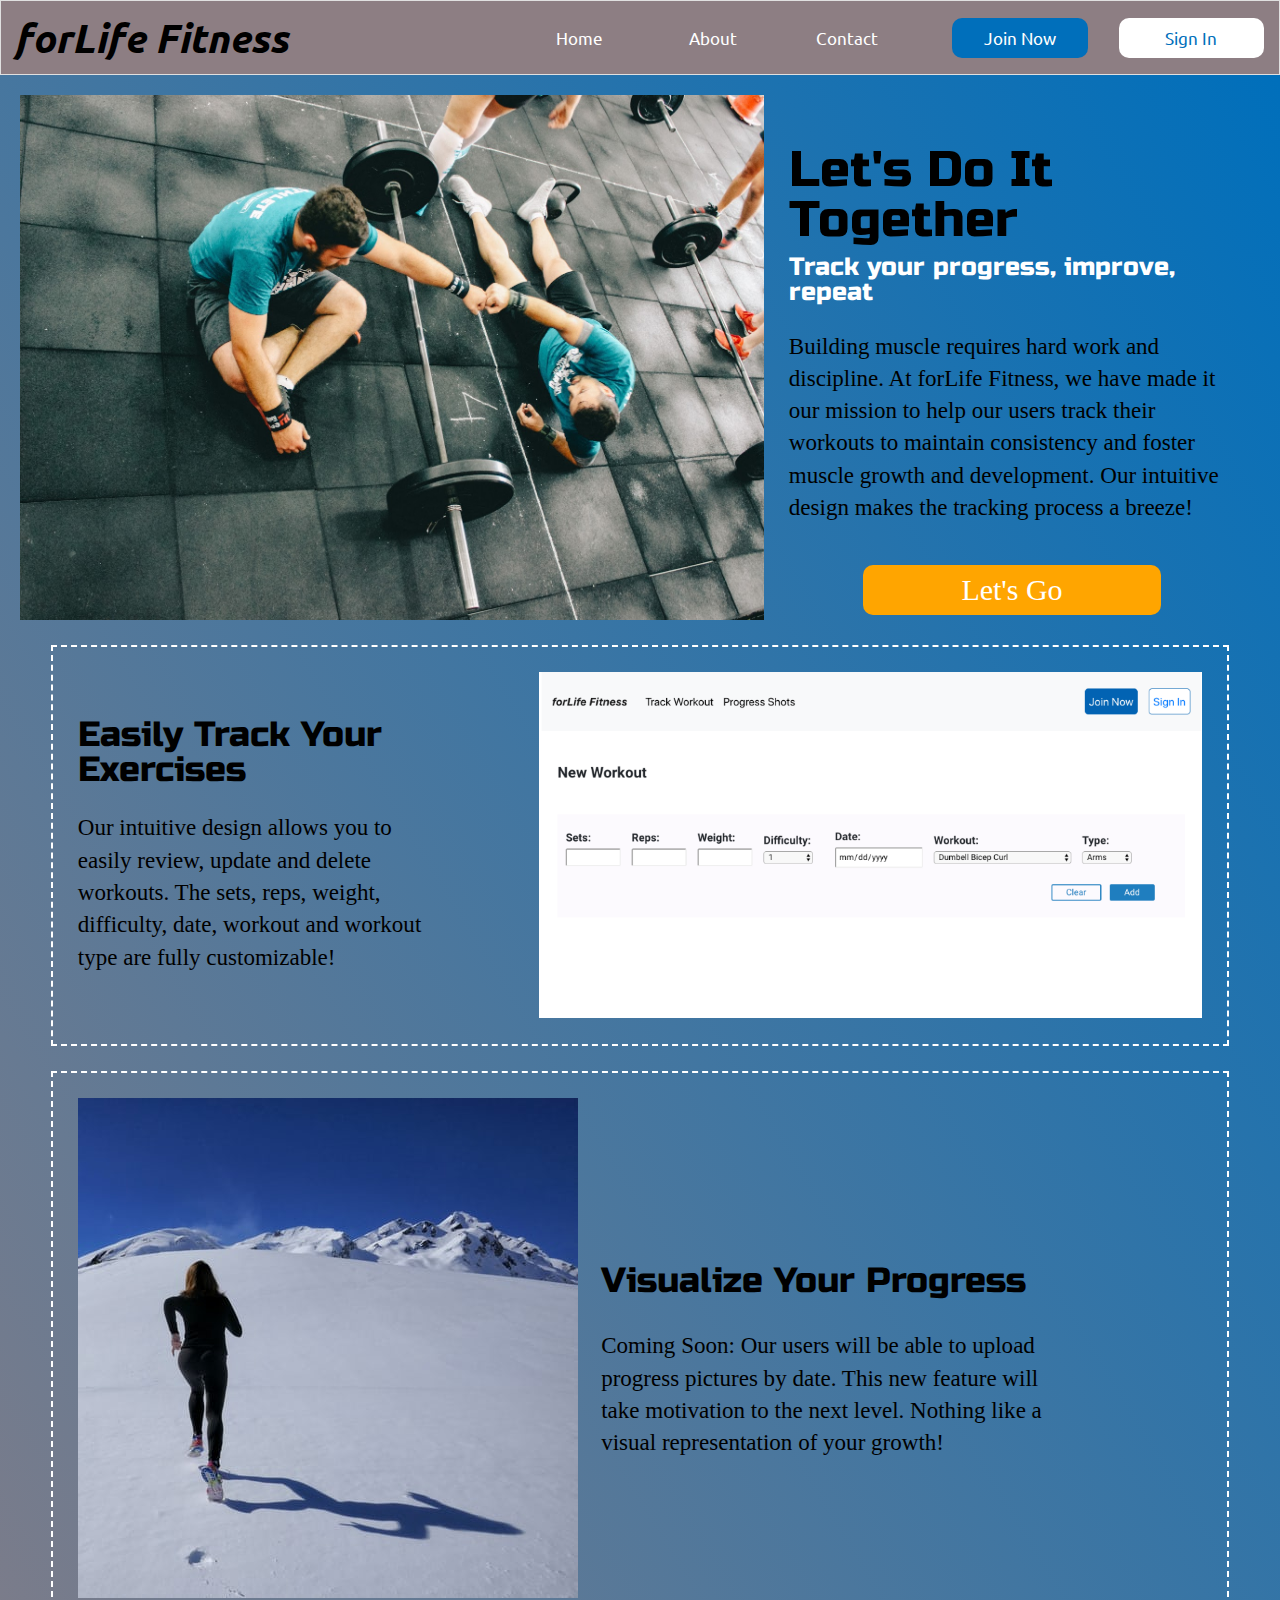
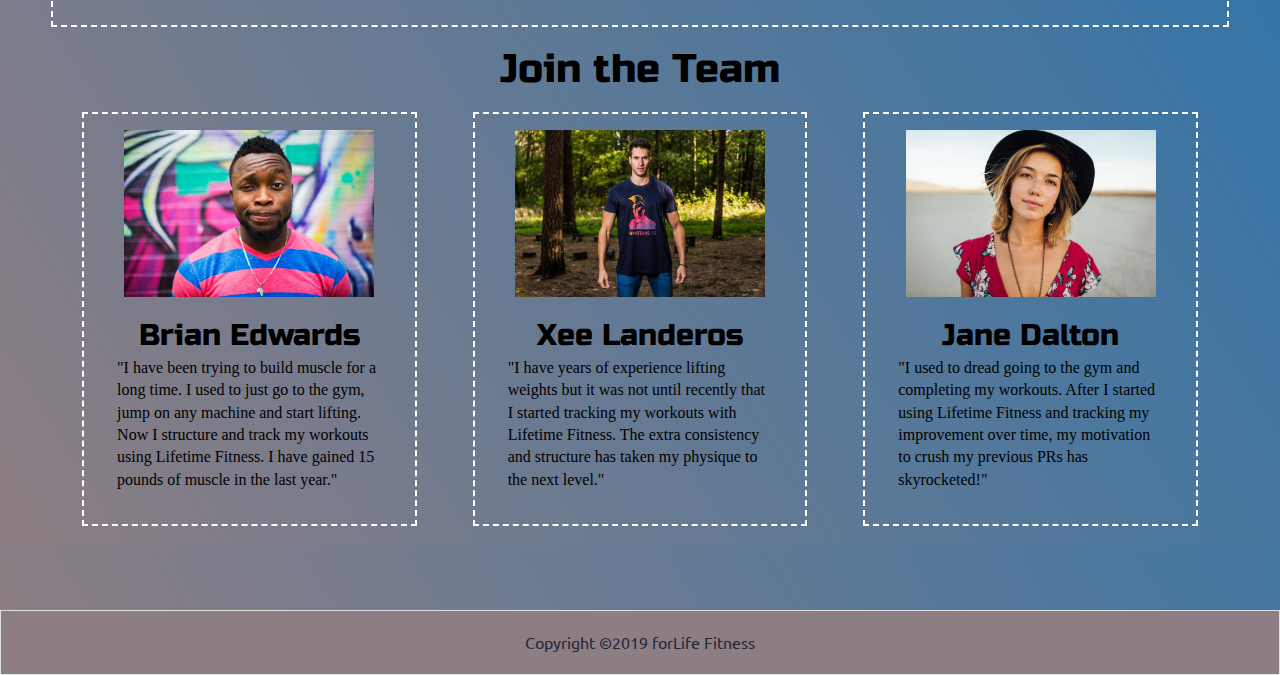
==== commit 5b4e0fad: "Added links to React App" ====
--- a/index.html
+++ b/index.html
@@ -24,8 +24,8 @@
         <a href="index.html" class="nav-home">Home</a>
         <a href="about.html" class="nav-about">About</a>
         <a href="contact.html" class="nav-test">Contact</a>
-        <a class="join-now">Join Now</a>
-        <a class="sign-in">Sign In</a>
+        <a href="https://hopeful-shockley-5d6afd.netlify.com/signup" class="join-now">Join Now</a>
+        <a href="https://hopeful-shockley-5d6afd.netlify.com/login" class="sign-in">Sign In</a>
       </nav>
     </section>
     <div class="container home">
@@ -42,7 +42,7 @@
             breeze!
           </p>
           <div class="lg-button">
-            <p>Let's Go</p>
+            <a href="https://hopeful-shockley-5d6afd.netlify.com/signup">Let's Go</a>
           </div>
         </div>
       </header>
@@ -108,10 +108,10 @@
           </p>
         </div>
       </section>
+    </div>
+    <footer>
+      <p>Copyright ©2019 forLife Fitness</p>
+    </footer>
 
-      <footer>
-        <p>Copyright ©2019 forLife Fitness</p>
-      </footer>
-    </div>
   </body>
 </html>
--- a/css/index.css
+++ b/css/index.css
@@ -208,6 +208,7 @@
   height: 100%;
   display: flex;
   justify-content: flex-end;
+  line-height: 40px;
 }
 @media (max-width: 800px) {
   .nav nav {
@@ -215,6 +216,7 @@
     padding: 0;
     margin: 0;
     width: 100%;
+    line-height: 25px;
   }
 }
 .nav nav .join-now {
@@ -252,11 +254,9 @@
 .nav nav a {
   margin: 0 2%;
   width: 25%;
-  height: 40px;
   border-radius: 10px;
   font-size: 1.65rem;
   text-align: center;
-  padding-top: 1%;
   text-decoration: none;
   transition-duration: 300ms;
 }
@@ -325,6 +325,11 @@
   font-size: calc(14px + (26 - 14) * ((100vw - 300px) / (1600 - 300)));
   max-height: 300px;
 }
+@media (max-width: 500px) {
+  .home .intro p {
+    margin-bottom: 3%;
+  }
+}
 .home .intro .lg-button {
   display: flex;
   justify-content: center;
@@ -332,20 +337,22 @@
   text-decoration: none;
   border: none;
   background: orange;
-  color: white;
   margin-left: 5%;
   margin: auto;
-  padding: 3%;
+  line-height: 50px;
   margin-top: 8%;
   margin-bottom: 5px;
-  width: 70%;
+  width: 60%;
   border-radius: 10px;
-  font-size: 4rem;
-}
-.home .intro .lg-button p {
+  font-size: 3rem;
+}
+.home .intro .lg-button a {
   margin-bottom: 0;
   width: 100%;
+  height: 100%;
   text-align: center;
+  text-decoration: none;
+  color: white;
 }
 @media (max-width: 800px) {
   .home .intro .lg-button {
@@ -356,11 +363,6 @@
     margin-bottom: 5%;
   }
 }
-.home .intro .lg-button:hover {
-  background: white;
-  color: orange;
-  border: 0.05px solid #006FBB;
-}
 .home .intro img {
   max-width: 60%;
 }
@@ -541,9 +543,9 @@
     height: 200px;
   }
 }
-@media (max-width: 500px) {
+@media (max-width: 800px) {
   .home .join div img {
-    width: 200px;
+    width: 180px;
     height: 200px;
   }
 }
